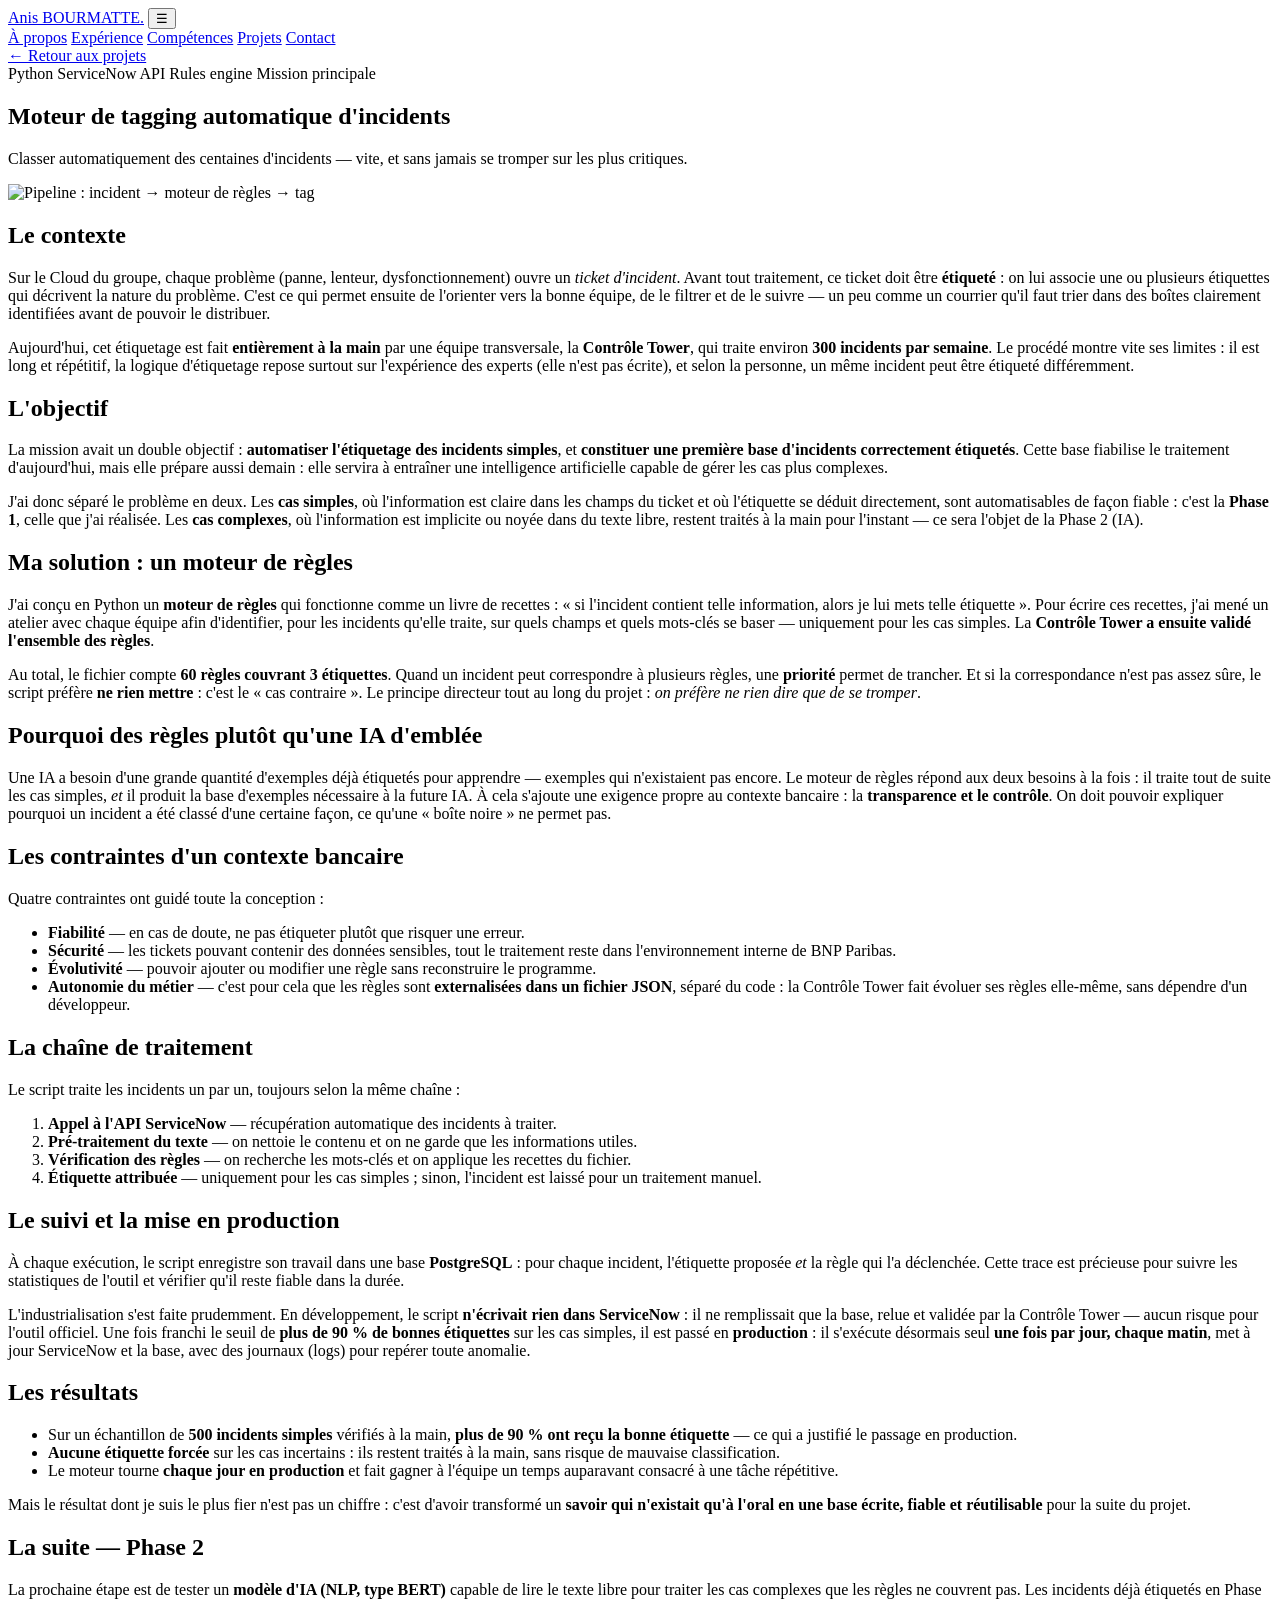
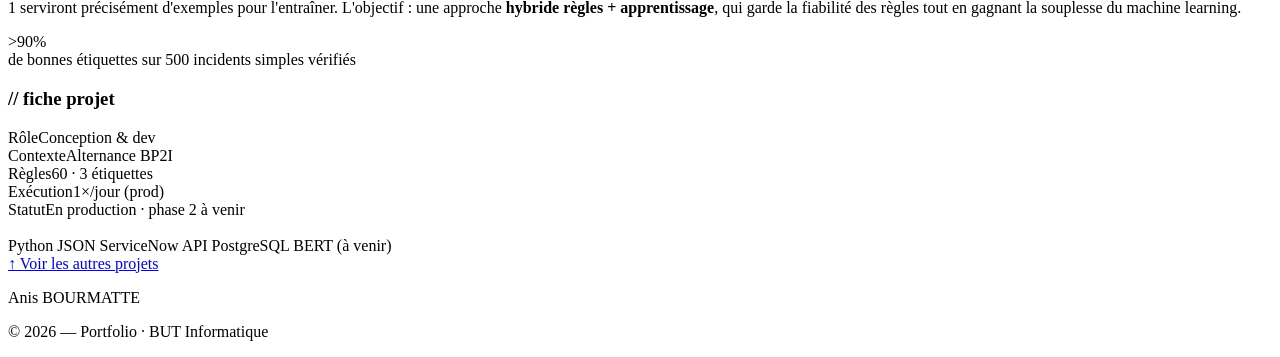
==== projet-tagging.html @ 0ccf3867 "Initial commit: portfolio website" ====
<!DOCTYPE html>
<html lang="fr" class="no-js">
<head>
    <script>document.documentElement.className=document.documentElement.className.replace("no-js","js");</script>
    <meta charset="UTF-8">
    <meta name="viewport" content="width=device-width, initial-scale=1.0">
    <title>Moteur de tagging d'incidents · Anis BOURMATTE</title>
    <link rel="icon" type="image/svg+xml" href="img/favicon.svg">
    <link rel="preconnect" href="https://fonts.googleapis.com">
    <link rel="preconnect" href="https://fonts.gstatic.com" crossorigin>
    <link href="https://fonts.googleapis.com/css2?family=Space+Grotesk:wght@500;600;700&family=Inter:wght@400;500;600&family=JetBrains+Mono:wght@400;500;700&display=swap" rel="stylesheet">
    <link rel="stylesheet" href="style.css">
</head>
<body>

<header class="site-header">
    <a href="index.html" class="brand">Anis BOURMATTE<span class="dot">.</span></a>
    <button class="menu-toggle" id="menuToggle" aria-label="Ouvrir le menu" aria-expanded="false">☰</button>
    <nav class="nav" id="nav">
        <a href="index.html#apropos">À propos</a>
        <a href="index.html#experience">Expérience</a>
        <a href="index.html#competences">Compétences</a>
        <a href="index.html#projets">Projets</a>
        <a href="index.html#contact">Contact</a>
    </nav>
</header>

<main>
    <section class="detail-hero">
        <a href="index.html#projets" class="back-link">← Retour aux projets</a>
        <div class="detail-meta">
            <span class="chip-mini">Python</span>
            <span class="chip-mini">ServiceNow API</span>
            <span class="chip-mini">Rules engine</span>
            <span class="chip-mini">Mission principale</span>
        </div>
        <h1>Moteur de tagging automatique d'incidents</h1>
        <p class="hero-role">Classer automatiquement des centaines d'incidents — vite, et sans jamais se tromper sur les plus critiques.</p>
        <img class="detail-cover" src="img/cover-tagging.svg" alt="Pipeline : incident → moteur de règles → tag">
    </section>

    <section class="detail-body">
        <div class="detail-layout">
            <div class="prose">
                <h2>Le contexte</h2>
                <p>Sur le Cloud du groupe, chaque problème (panne, lenteur, dysfonctionnement) ouvre un <em>ticket d'incident</em>. Avant tout traitement, ce ticket doit être <strong>étiqueté</strong> : on lui associe une ou plusieurs étiquettes qui décrivent la nature du problème. C'est ce qui permet ensuite de l'orienter vers la bonne équipe, de le filtrer et de le suivre — un peu comme un courrier qu'il faut trier dans des boîtes clairement identifiées avant de pouvoir le distribuer.</p>
                <p>Aujourd'hui, cet étiquetage est fait <strong>entièrement à la main</strong> par une équipe transversale, la <strong>Contrôle Tower</strong>, qui traite environ <strong>300 incidents par semaine</strong>. Le procédé montre vite ses limites : il est long et répétitif, la logique d'étiquetage repose surtout sur l'expérience des experts (elle n'est pas écrite), et selon la personne, un même incident peut être étiqueté différemment.</p>

                <h2>L'objectif</h2>
                <p>La mission avait un double objectif : <strong>automatiser l'étiquetage des incidents simples</strong>, et <strong>constituer une première base d'incidents correctement étiquetés</strong>. Cette base fiabilise le traitement d'aujourd'hui, mais elle prépare aussi demain : elle servira à entraîner une intelligence artificielle capable de gérer les cas plus complexes.</p>
                <p>J'ai donc séparé le problème en deux. Les <strong>cas simples</strong>, où l'information est claire dans les champs du ticket et où l'étiquette se déduit directement, sont automatisables de façon fiable : c'est la <strong>Phase 1</strong>, celle que j'ai réalisée. Les <strong>cas complexes</strong>, où l'information est implicite ou noyée dans du texte libre, restent traités à la main pour l'instant — ce sera l'objet de la Phase 2 (IA).</p>

                <h2>Ma solution : un moteur de règles</h2>
                <p>J'ai conçu en Python un <strong>moteur de règles</strong> qui fonctionne comme un livre de recettes : « si l'incident contient telle information, alors je lui mets telle étiquette ». Pour écrire ces recettes, j'ai mené un atelier avec chaque équipe afin d'identifier, pour les incidents qu'elle traite, sur quels champs et quels mots-clés se baser — uniquement pour les cas simples. La <strong>Contrôle Tower a ensuite validé l'ensemble des règles</strong>.</p>
                <p>Au total, le fichier compte <strong>60 règles couvrant 3 étiquettes</strong>. Quand un incident peut correspondre à plusieurs règles, une <strong>priorité</strong> permet de trancher. Et si la correspondance n'est pas assez sûre, le script préfère <strong>ne rien mettre</strong> : c'est le « cas contraire ». Le principe directeur tout au long du projet : <em>on préfère ne rien dire que de se tromper</em>.</p>

                <h2>Pourquoi des règles plutôt qu'une IA d'emblée</h2>
                <p>Une IA a besoin d'une grande quantité d'exemples déjà étiquetés pour apprendre — exemples qui n'existaient pas encore. Le moteur de règles répond aux deux besoins à la fois : il traite tout de suite les cas simples, <em>et</em> il produit la base d'exemples nécessaire à la future IA. À cela s'ajoute une exigence propre au contexte bancaire : la <strong>transparence et le contrôle</strong>. On doit pouvoir expliquer pourquoi un incident a été classé d'une certaine façon, ce qu'une « boîte noire » ne permet pas.</p>

                <h2>Les contraintes d'un contexte bancaire</h2>
                <p>Quatre contraintes ont guidé toute la conception :</p>
                <ul>
                    <li><strong>Fiabilité</strong> — en cas de doute, ne pas étiqueter plutôt que risquer une erreur.</li>
                    <li><strong>Sécurité</strong> — les tickets pouvant contenir des données sensibles, tout le traitement reste dans l'environnement interne de BNP Paribas.</li>
                    <li><strong>Évolutivité</strong> — pouvoir ajouter ou modifier une règle sans reconstruire le programme.</li>
                    <li><strong>Autonomie du métier</strong> — c'est pour cela que les règles sont <strong>externalisées dans un fichier JSON</strong>, séparé du code : la Contrôle Tower fait évoluer ses règles elle-même, sans dépendre d'un développeur.</li>
                </ul>

                <h2>La chaîne de traitement</h2>
                <p>Le script traite les incidents un par un, toujours selon la même chaîne :</p>
                <ol>
                    <li><strong>Appel à l'API ServiceNow</strong> — récupération automatique des incidents à traiter.</li>
                    <li><strong>Pré-traitement du texte</strong> — on nettoie le contenu et on ne garde que les informations utiles.</li>
                    <li><strong>Vérification des règles</strong> — on recherche les mots-clés et on applique les recettes du fichier.</li>
                    <li><strong>Étiquette attribuée</strong> — uniquement pour les cas simples ; sinon, l'incident est laissé pour un traitement manuel.</li>
                </ol>

                <h2>Le suivi et la mise en production</h2>
                <p>À chaque exécution, le script enregistre son travail dans une base <strong>PostgreSQL</strong> : pour chaque incident, l'étiquette proposée <em>et</em> la règle qui l'a déclenchée. Cette trace est précieuse pour suivre les statistiques de l'outil et vérifier qu'il reste fiable dans la durée.</p>
                <p>L'industrialisation s'est faite prudemment. En développement, le script <strong>n'écrivait rien dans ServiceNow</strong> : il ne remplissait que la base, relue et validée par la Contrôle Tower — aucun risque pour l'outil officiel. Une fois franchi le seuil de <strong>plus de 90 % de bonnes étiquettes</strong> sur les cas simples, il est passé en <strong>production</strong> : il s'exécute désormais seul <strong>une fois par jour, chaque matin</strong>, met à jour ServiceNow et la base, avec des journaux (logs) pour repérer toute anomalie.</p>

                <h2>Les résultats</h2>
                <ul>
                    <li>Sur un échantillon de <strong>500 incidents simples</strong> vérifiés à la main, <strong>plus de 90 % ont reçu la bonne étiquette</strong> — ce qui a justifié le passage en production.</li>
                    <li><strong>Aucune étiquette forcée</strong> sur les cas incertains : ils restent traités à la main, sans risque de mauvaise classification.</li>
                    <li>Le moteur tourne <strong>chaque jour en production</strong> et fait gagner à l'équipe un temps auparavant consacré à une tâche répétitive.</li>
                </ul>
                <p>Mais le résultat dont je suis le plus fier n'est pas un chiffre : c'est d'avoir transformé un <strong>savoir qui n'existait qu'à l'oral en une base écrite, fiable et réutilisable</strong> pour la suite du projet.</p>

                <h2>La suite — Phase 2</h2>
                <p>La prochaine étape est de tester un <strong>modèle d'IA (NLP, type BERT)</strong> capable de lire le texte libre pour traiter les cas complexes que les règles ne couvrent pas. Les incidents déjà étiquetés en Phase 1 serviront précisément d'exemples pour l'entraîner. L'objectif : une approche <strong>hybride règles + apprentissage</strong>, qui garde la fiabilité des règles tout en gagnant la souplesse du machine learning.</p>
            </div>

            <aside class="aside-card">
                <div class="callout">
                    <div class="big">&gt;90%</div>
                    <div class="lbl">de bonnes étiquettes sur 500 incidents simples vérifiés</div>
                </div>
                <h3>// fiche projet</h3>
                <div class="aside-stack">
                    <div class="id-row"><span class="k">Rôle</span><span class="v">Conception &amp; dev</span></div>
                    <div class="id-row"><span class="k">Contexte</span><span class="v">Alternance BP2I</span></div>
                    <div class="id-row"><span class="k">Règles</span><span class="v">60 · 3 étiquettes</span></div>
                    <div class="id-row"><span class="k">Exécution</span><span class="v">1×/jour (prod)</span></div>
                    <div class="id-row"><span class="k">Statut</span><span class="v">En production · phase 2 à venir</span></div>
                </div>
                <div style="margin-top:18px;">
                    <span class="chip-mini">Python</span>
                    <span class="chip-mini">JSON</span>
                    <span class="chip-mini">ServiceNow API</span>
                    <span class="chip-mini">PostgreSQL</span>
                    <span class="chip-mini">BERT (à venir)</span>
                </div>
            </aside>
        </div>
    </section>
</main>

<footer class="site-footer">
    <a href="index.html#projets" class="to-top">↑ Voir les autres projets</a>
    <p>Anis BOURMATTE</p>
    <p class="small">© 2026 — Portfolio · BUT Informatique</p>
</footer>

<script src="script.js"></script>
</body>
</html>
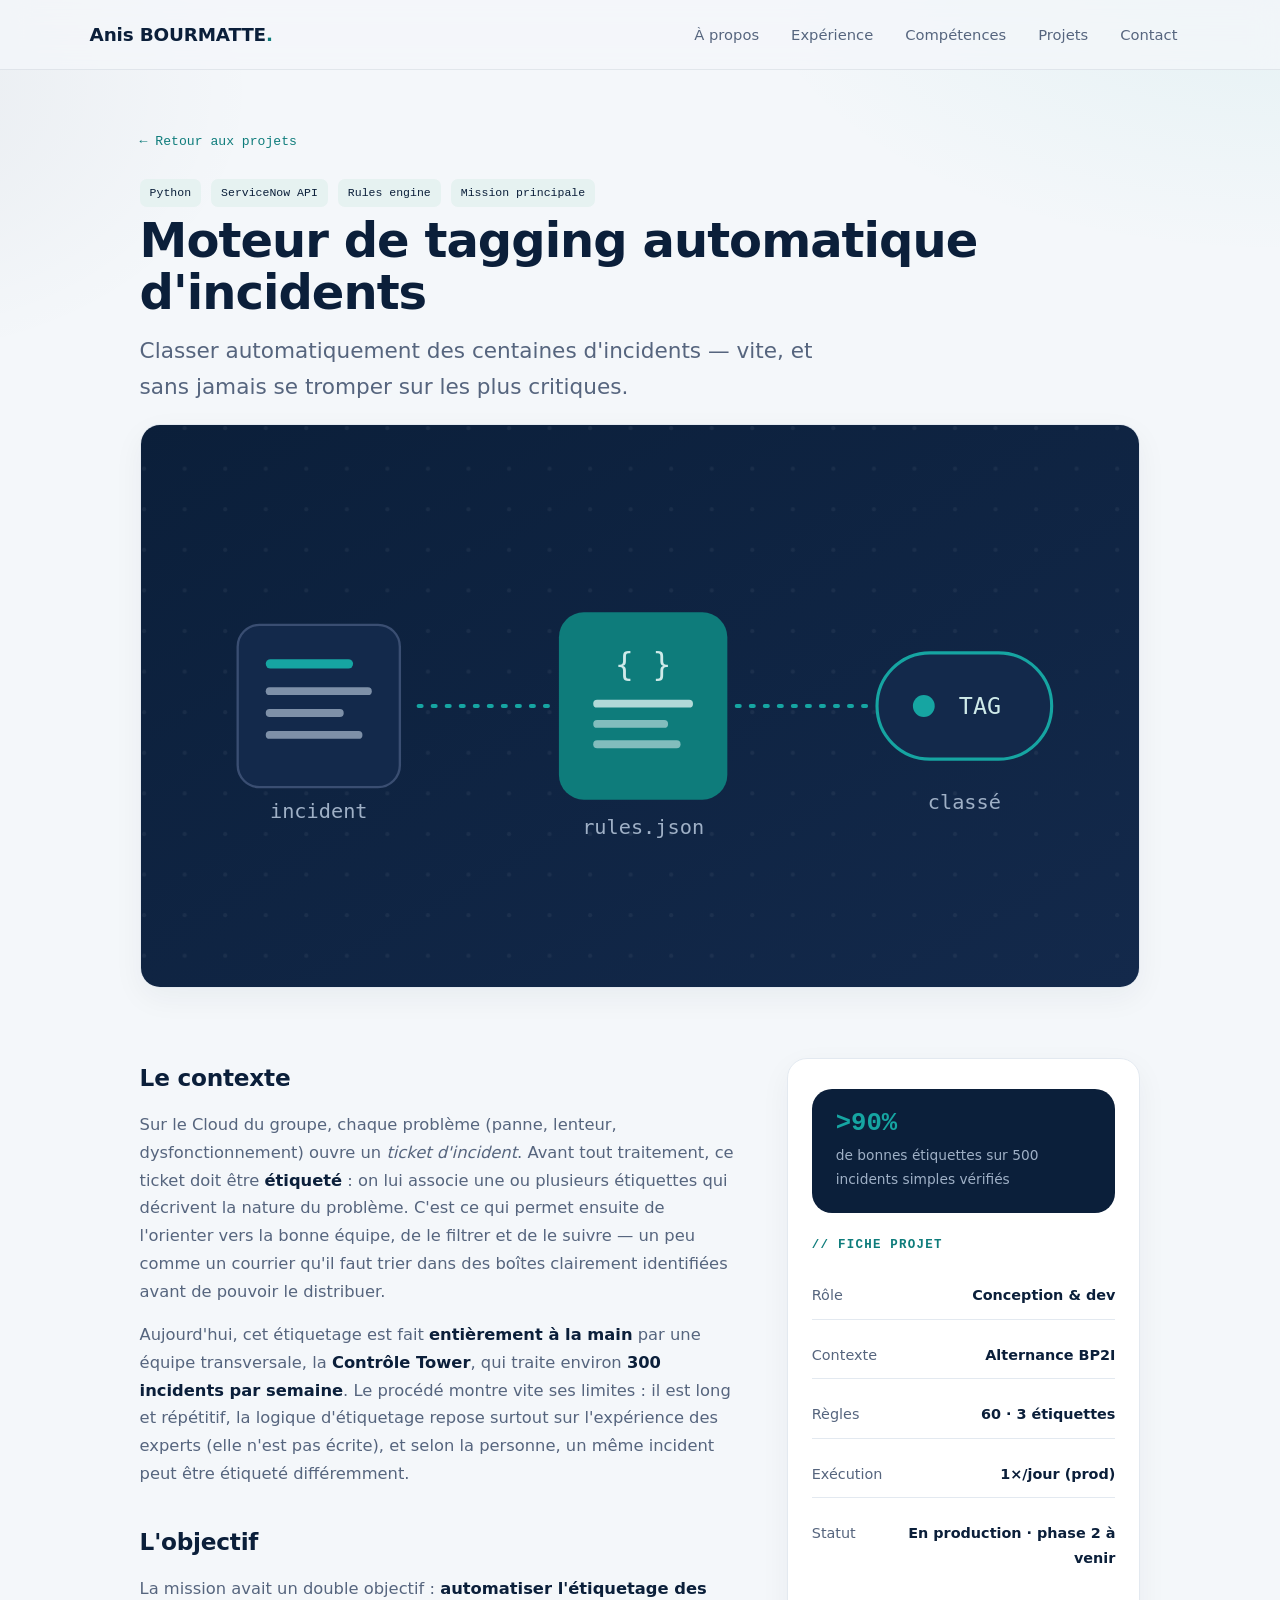
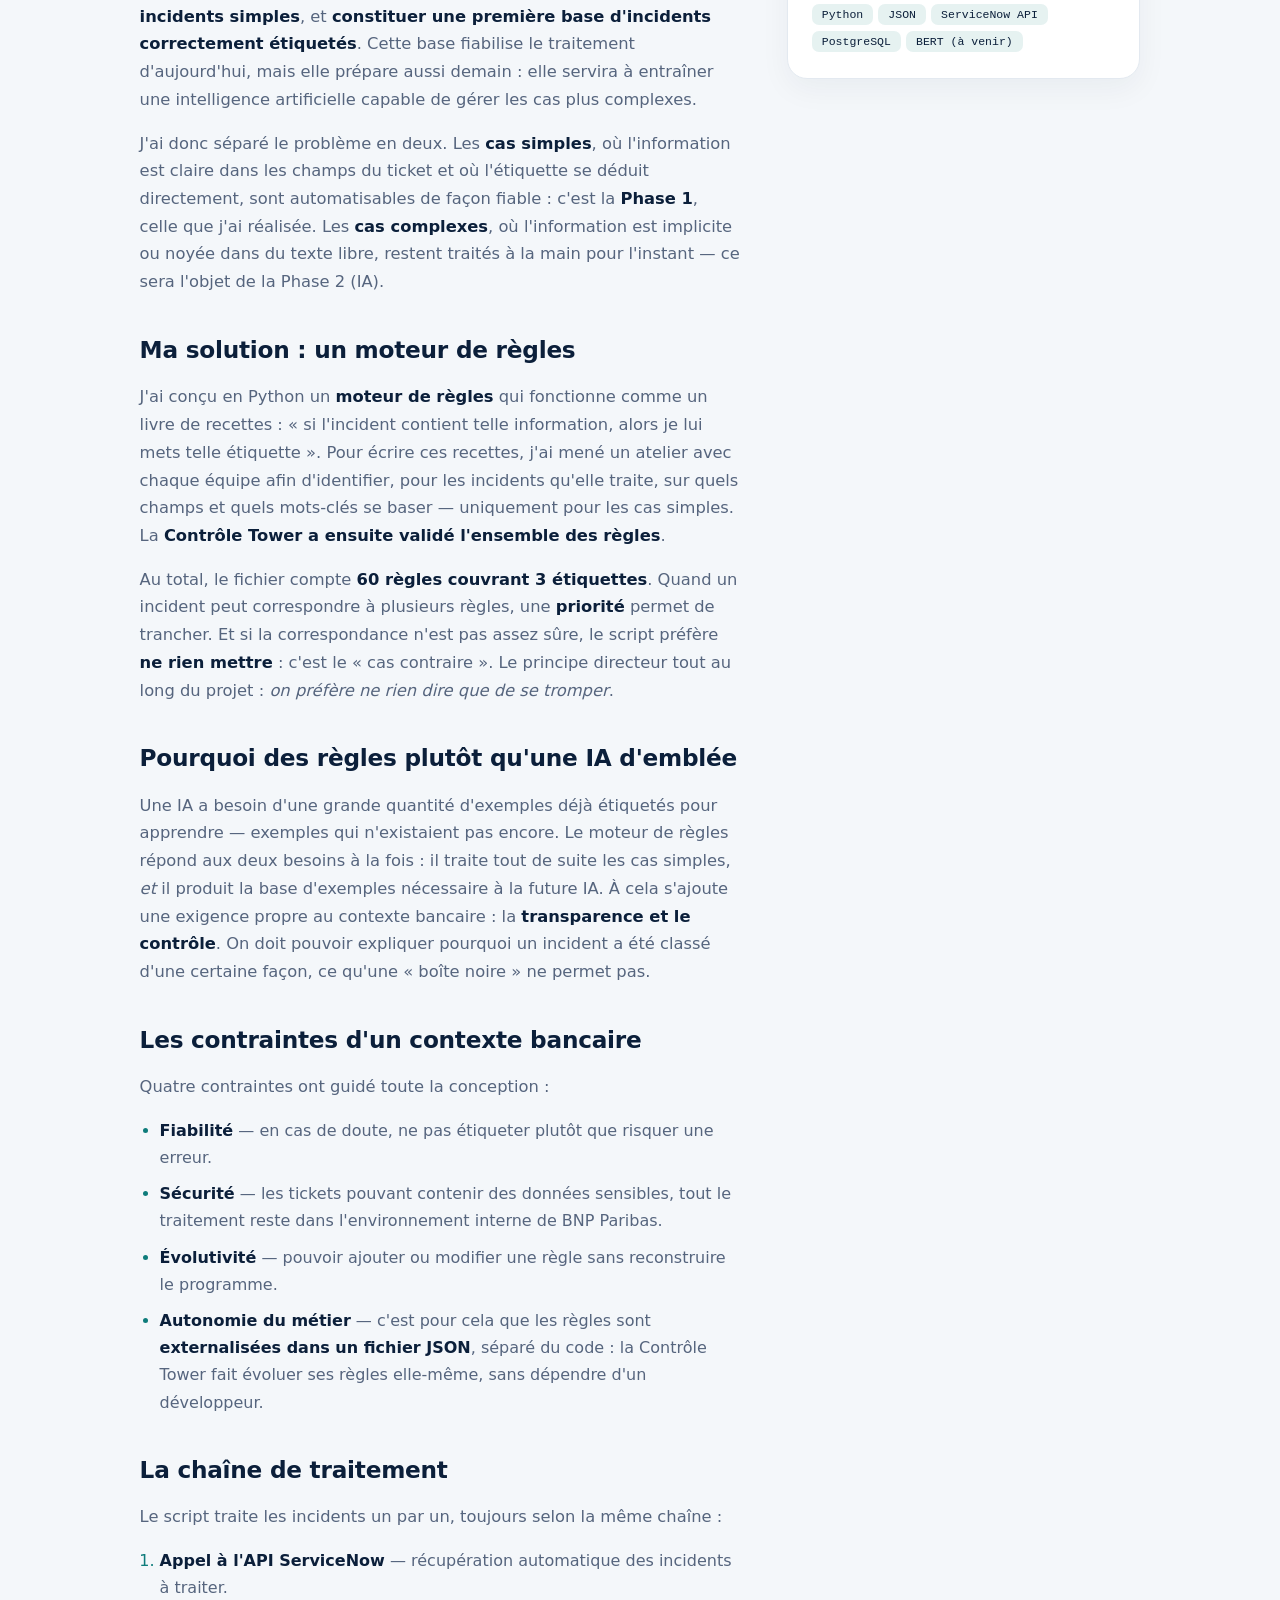
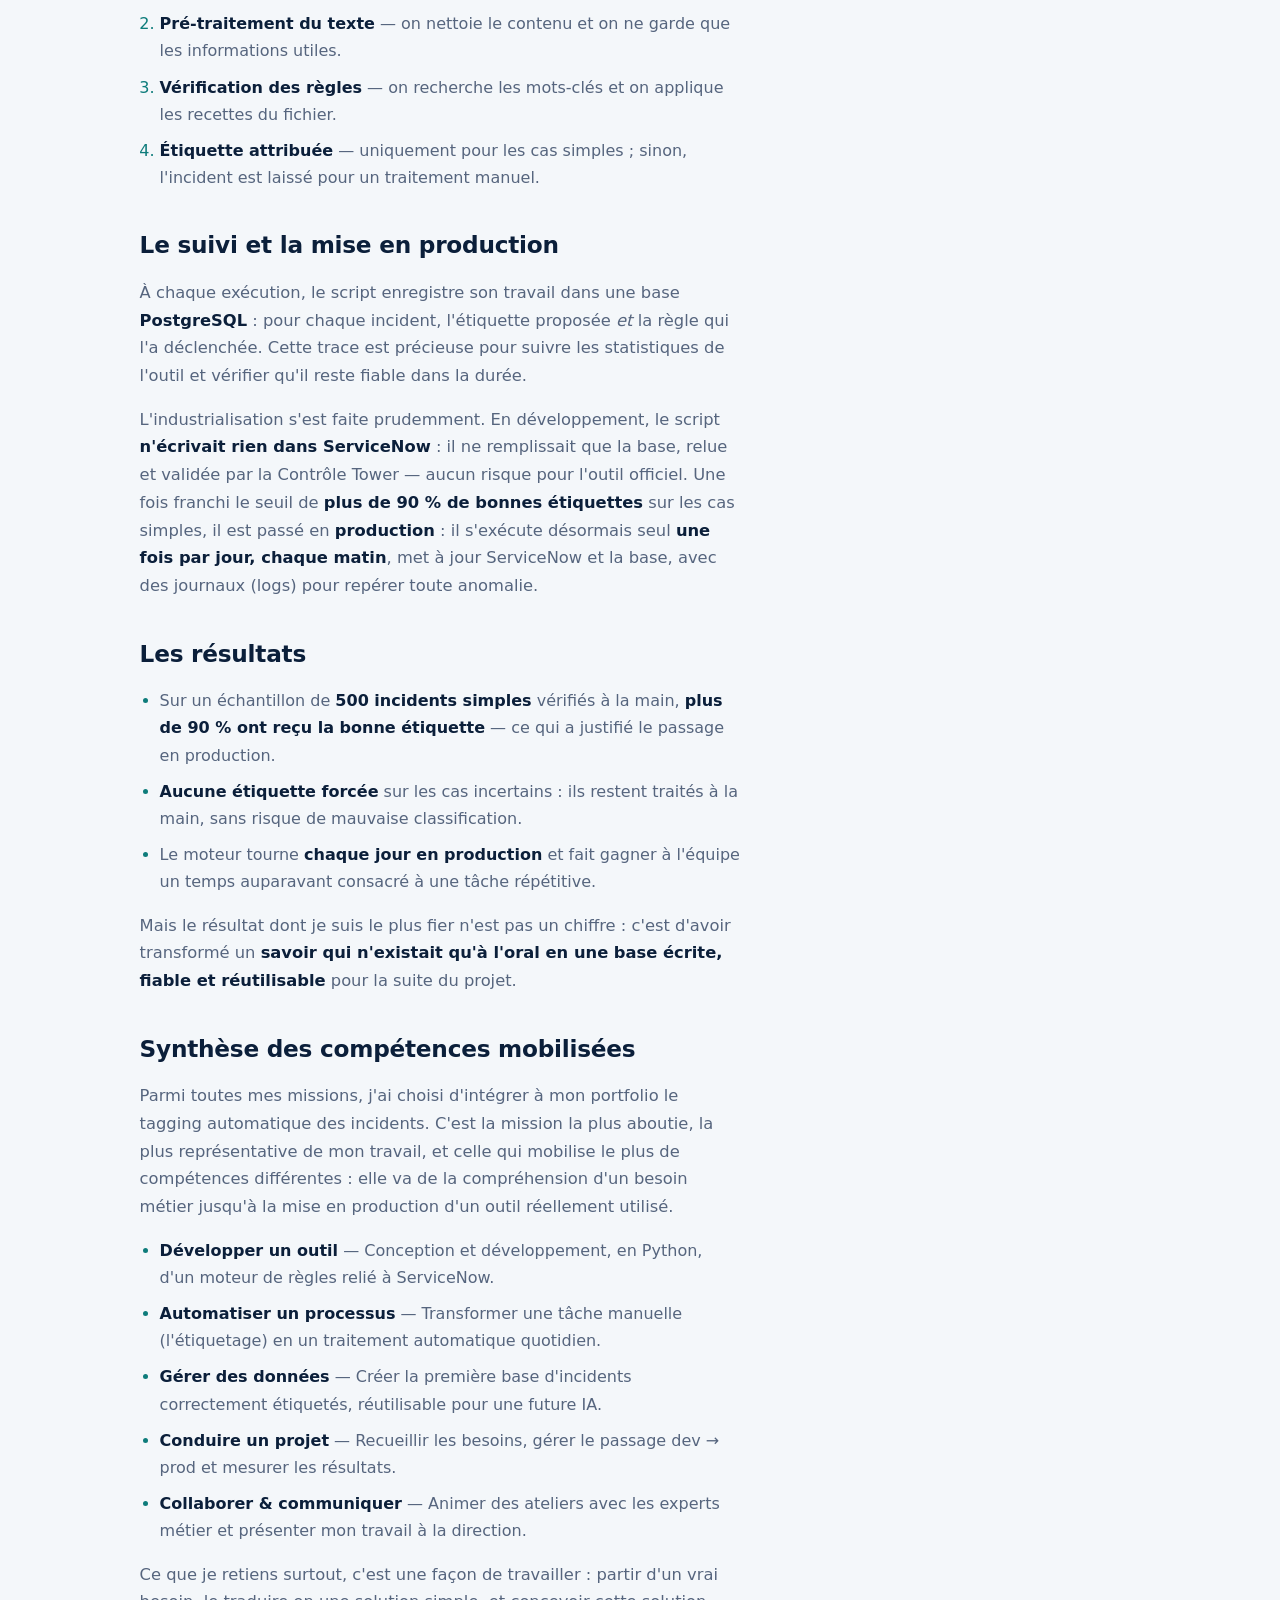
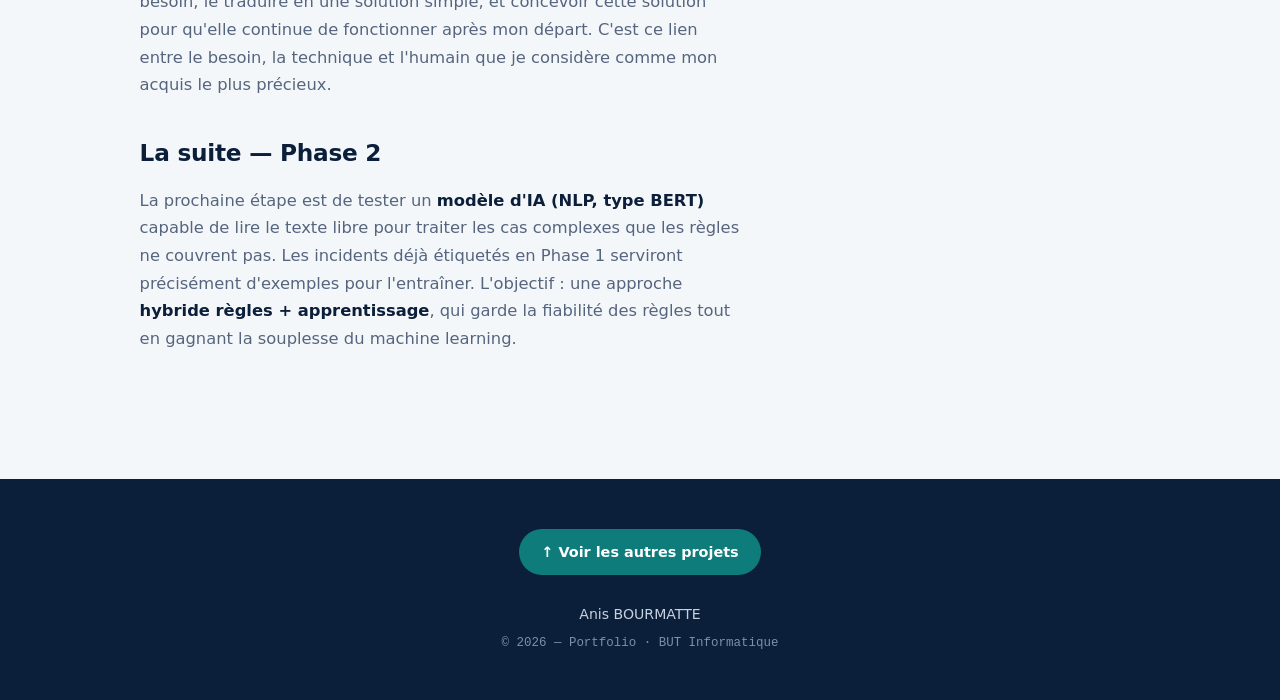
==== commit 04d73d37: "Add synthesis of mobilized skills to tagging project page" ====
--- a/projet-tagging.html
+++ b/projet-tagging.html
@@ -87,6 +87,17 @@
                 </ul>
                 <p>Mais le résultat dont je suis le plus fier n'est pas un chiffre : c'est d'avoir transformé un <strong>savoir qui n'existait qu'à l'oral en une base écrite, fiable et réutilisable</strong> pour la suite du projet.</p>
 
+                <h2>Synthèse des compétences mobilisées</h2>
+                <p>Parmi toutes mes missions, j'ai choisi d'intégrer à mon portfolio le tagging automatique des incidents. C'est la mission la plus aboutie, la plus représentative de mon travail, et celle qui mobilise le plus de compétences différentes : elle va de la compréhension d'un besoin métier jusqu'à la mise en production d'un outil réellement utilisé.</p>
+                <ul>
+                    <li><strong>Développer un outil</strong> — Conception et développement, en Python, d'un moteur de règles relié à ServiceNow.</li>
+                    <li><strong>Automatiser un processus</strong> — Transformer une tâche manuelle (l'étiquetage) en un traitement automatique quotidien.</li>
+                    <li><strong>Gérer des données</strong> — Créer la première base d'incidents correctement étiquetés, réutilisable pour une future IA.</li>
+                    <li><strong>Conduire un projet</strong> — Recueillir les besoins, gérer le passage dev &rarr; prod et mesurer les résultats.</li>
+                    <li><strong>Collaborer &amp; communiquer</strong> — Animer des ateliers avec les experts métier et présenter mon travail à la direction.</li>
+                </ul>
+                <p>Ce que je retiens surtout, c'est une façon de travailler : partir d'un vrai besoin, le traduire en une solution simple, et concevoir cette solution pour qu'elle continue de fonctionner après mon départ. C'est ce lien entre le besoin, la technique et l'humain que je considère comme mon acquis le plus précieux.</p>
+
                 <h2>La suite — Phase 2</h2>
                 <p>La prochaine étape est de tester un <strong>modèle d'IA (NLP, type BERT)</strong> capable de lire le texte libre pour traiter les cas complexes que les règles ne couvrent pas. Les incidents déjà étiquetés en Phase 1 serviront précisément d'exemples pour l'entraîner. L'objectif : une approche <strong>hybride règles + apprentissage</strong>, qui garde la fiabilité des règles tout en gagnant la souplesse du machine learning.</p>
             </div>
--- a/style.css
+++ b/style.css
@@ -0,0 +1,733 @@
+/* =========================================================
+   PORTFOLIO — Anis BOURMATTE
+   Identité : bleu nuit (BNP) + vert pétrole / teal
+   Typo : Space Grotesk (display) · Inter (texte) · JetBrains Mono (data)
+   ========================================================= */
+
+:root {
+    /* Couleurs */
+    --ink:          #0B1F3A;   /* bleu nuit profond — texte / surfaces sombres */
+    --ink-soft:     #13294B;   /* panneaux navy */
+    --petrol:       #0E7C7B;   /* accent principal — vert pétrole */
+    --petrol-bright:#16A5A2;   /* teal vif — survols, highlights */
+    --mint:         #E6F2F1;   /* fond de carte teinté */
+    --slate:        #56657E;   /* texte secondaire */
+    --line:         #E3E9F0;   /* filets fins */
+    --bg:           #F4F7FA;   /* fond de page */
+    --paper:        #FFFFFF;   /* cartes */
+
+    /* Rayons & ombres */
+    --radius:       20px;
+    --radius-sm:    14px;
+    --shadow-soft:  0 10px 30px rgba(11, 31, 58, 0.05);
+    --shadow-hover: 0 22px 45px rgba(14, 124, 123, 0.18);
+
+    /* Typo */
+    --display: "Space Grotesk", system-ui, sans-serif;
+    --body:    "Inter", system-ui, -apple-system, sans-serif;
+    --mono:    "JetBrains Mono", ui-monospace, "SFMono-Regular", monospace;
+}
+
+* { box-sizing: border-box; }
+
+html, body {
+    margin: 0;
+    padding: 0;
+    scroll-behavior: smooth;
+}
+
+body {
+    font-family: var(--body);
+    line-height: 1.7;
+    color: var(--ink);
+    background:
+        radial-gradient(900px 500px at 100% -5%, rgba(22,165,162,0.08), transparent 60%),
+        radial-gradient(700px 500px at -10% 10%, rgba(11,31,58,0.05), transparent 55%),
+        var(--bg);
+    background-attachment: fixed;
+    -webkit-font-smoothing: antialiased;
+}
+
+a { color: inherit; }
+img { display: block; max-width: 100%; }
+
+main {
+    max-width: 1180px;
+    margin: 0 auto;
+    padding: 0 7%;
+}
+
+/* Espacement vertical des sections (sélecteur de classe, pas de type) */
+.section { padding: 78px 0; }
+.section + .section { border-top: 1px solid var(--line); }
+
+/* =========================================================
+   EYEBROW + TITRES
+   ========================================================= */
+.eyebrow {
+    font-family: var(--mono);
+    font-size: 0.78rem;
+    letter-spacing: 0.12em;
+    text-transform: uppercase;
+    color: var(--petrol);
+    margin: 0 0 14px;
+    display: flex;
+    align-items: center;
+    gap: 10px;
+}
+.eyebrow::before {
+    content: "";
+    width: 26px;
+    height: 2px;
+    background: var(--petrol);
+    display: inline-block;
+}
+
+.section-title {
+    font-family: var(--display);
+    font-weight: 700;
+    font-size: clamp(1.7rem, 3.4vw, 2.4rem);
+    line-height: 1.1;
+    letter-spacing: -0.02em;
+    color: var(--ink);
+    margin: 0 0 34px;
+}
+
+/* =========================================================
+   HEADER / NAVIGATION
+   ========================================================= */
+.site-header {
+    position: sticky;
+    top: 0;
+    z-index: 1000;
+    display: flex;
+    align-items: center;
+    justify-content: space-between;
+    padding: 14px 7%;
+    background: rgba(244, 247, 250, 0.78);
+    backdrop-filter: blur(14px);
+    -webkit-backdrop-filter: blur(14px);
+    border-bottom: 1px solid rgba(11, 31, 58, 0.08);
+}
+
+.brand {
+    font-family: var(--display);
+    font-weight: 700;
+    font-size: 1.15rem;
+    letter-spacing: -0.01em;
+    text-decoration: none;
+    color: var(--ink);
+}
+.brand .dot { color: var(--petrol); }
+
+.nav {
+    display: flex;
+    align-items: center;
+    gap: 6px;
+}
+.nav a {
+    text-decoration: none;
+    color: var(--slate);
+    font-size: 0.92rem;
+    font-weight: 500;
+    padding: 8px 13px;
+    border-radius: 10px;
+    transition: color .2s ease, background .2s ease;
+}
+.nav a:hover { color: var(--ink); background: rgba(14,124,123,0.09); }
+
+.menu-toggle {
+    display: none;
+    background: none;
+    border: 1px solid var(--line);
+    border-radius: 10px;
+    width: 42px;
+    height: 40px;
+    font-size: 1.3rem;
+    color: var(--ink);
+    cursor: pointer;
+    line-height: 1;
+}
+
+/* =========================================================
+   HERO
+   ========================================================= */
+.hero {
+    padding: 84px 0 70px;
+}
+.hero-badge {
+    display: inline-flex;
+    align-items: center;
+    gap: 9px;
+    font-family: var(--mono);
+    font-size: 0.78rem;
+    color: var(--petrol);
+    background: var(--mint);
+    border: 1px solid rgba(14,124,123,0.25);
+    padding: 7px 14px;
+    border-radius: 999px;
+    margin-bottom: 26px;
+}
+.hero-badge .pulse {
+    width: 8px; height: 8px; border-radius: 50%;
+    background: var(--petrol-bright);
+    box-shadow: 0 0 0 0 rgba(22,165,162,0.6);
+    animation: pulse 2.2s infinite;
+}
+@keyframes pulse {
+    0%   { box-shadow: 0 0 0 0 rgba(22,165,162,0.55); }
+    70%  { box-shadow: 0 0 0 9px rgba(22,165,162,0); }
+    100% { box-shadow: 0 0 0 0 rgba(22,165,162,0); }
+}
+
+.hero h1 {
+    font-family: var(--display);
+    font-weight: 700;
+    font-size: clamp(2.6rem, 7vw, 4.6rem);
+    line-height: 1.02;
+    letter-spacing: -0.03em;
+    margin: 0 0 18px;
+    color: var(--ink);
+}
+.hero h1 .accent {
+    color: var(--petrol);
+}
+.hero-role {
+    font-size: clamp(1.05rem, 2.2vw, 1.35rem);
+    color: var(--slate);
+    max-width: 720px;
+    margin: 0 0 14px;
+    font-weight: 500;
+}
+.hero-cta-text {
+    max-width: 720px;
+    font-size: 1.02rem;
+    color: var(--ink);
+    margin: 0 0 34px;
+}
+.hero-cta-text strong { color: var(--ink); }
+
+.hero-actions {
+    display: flex;
+    flex-wrap: wrap;
+    gap: 14px;
+    margin-bottom: 46px;
+}
+.btn {
+    display: inline-flex;
+    align-items: center;
+    gap: 9px;
+    font-weight: 600;
+    font-size: 0.96rem;
+    padding: 13px 24px;
+    border-radius: 12px;
+    text-decoration: none;
+    cursor: pointer;
+    border: 1px solid transparent;
+    transition: transform .2s ease, box-shadow .2s ease, background .2s ease, border-color .2s ease;
+}
+.btn-primary {
+    background: var(--petrol);
+    color: #fff;
+    box-shadow: 0 8px 22px rgba(14,124,123,0.28);
+}
+.btn-primary:hover { background: var(--petrol-bright); transform: translateY(-2px); box-shadow: var(--shadow-hover); }
+.btn-ghost {
+    background: var(--paper);
+    color: var(--ink);
+    border-color: var(--line);
+}
+.btn-ghost:hover { border-color: var(--petrol); transform: translateY(-2px); }
+
+/* Bandeau d'impact (signature mono) */
+.impact {
+    display: grid;
+    grid-template-columns: repeat(auto-fit, minmax(150px, 1fr));
+    gap: 1px;
+    background: var(--line);
+    border: 1px solid var(--line);
+    border-radius: var(--radius);
+    overflow: hidden;
+}
+.impact-item {
+    background: var(--paper);
+    padding: 22px 20px;
+}
+.impact-value {
+    font-family: var(--mono);
+    font-size: 1.7rem;
+    font-weight: 700;
+    color: var(--petrol);
+    line-height: 1;
+}
+.impact-label {
+    font-size: 0.82rem;
+    color: var(--slate);
+    margin-top: 8px;
+}
+
+/* =========================================================
+   À PROPOS
+   ========================================================= */
+.about-grid {
+    display: grid;
+    grid-template-columns: 1.5fr 1fr;
+    gap: 48px;
+    align-items: start;
+}
+.about-text p { color: var(--slate); margin: 0 0 18px; font-size: 1.04rem; }
+.about-text p:last-child { margin-bottom: 0; }
+.about-text strong { color: var(--ink); }
+
+.id-card {
+    background: var(--paper);
+    border: 1px solid var(--line);
+    border-radius: var(--radius);
+    padding: 26px;
+    box-shadow: var(--shadow-soft);
+}
+.id-card h3 {
+    font-family: var(--mono);
+    font-size: 0.78rem;
+    letter-spacing: 0.1em;
+    text-transform: uppercase;
+    color: var(--petrol);
+    margin: 0 0 18px;
+}
+.id-row {
+    display: flex;
+    justify-content: space-between;
+    gap: 16px;
+    padding: 11px 0;
+    border-bottom: 1px solid var(--line);
+    font-size: 0.92rem;
+}
+.id-row:last-child { border-bottom: none; }
+.id-row .k { color: var(--slate); }
+.id-row .v { color: var(--ink); font-weight: 600; text-align: right; }
+
+/* =========================================================
+   CARTES (expériences / projets / formations / intérêts)
+   ========================================================= */
+.card-grid {
+    display: grid;
+    grid-template-columns: repeat(auto-fit, minmax(290px, 1fr));
+    gap: 26px;
+}
+
+.card {
+    position: relative;
+    background: var(--paper);
+    border: 1px solid var(--line);
+    border-radius: var(--radius);
+    overflow: hidden;
+    box-shadow: var(--shadow-soft);
+    transition: transform .3s ease, box-shadow .3s ease, border-color .3s ease;
+    display: flex;
+    flex-direction: column;
+    text-decoration: none;
+    color: inherit;
+}
+.card:hover {
+    transform: translateY(-7px);
+    box-shadow: var(--shadow-hover);
+    border-color: rgba(14,124,123,0.4);
+}
+.card-cover {
+    aspect-ratio: 16 / 9;
+    width: 100%;
+    object-fit: cover;
+    border-bottom: 1px solid var(--line);
+    background: var(--mint);
+}
+.card-body { padding: 20px 22px 22px; flex: 1; display: flex; flex-direction: column; }
+.card-tag {
+    font-family: var(--mono);
+    font-size: 0.72rem;
+    letter-spacing: 0.06em;
+    text-transform: uppercase;
+    color: var(--petrol);
+    margin-bottom: 9px;
+}
+.card h3 {
+    font-family: var(--display);
+    font-size: 1.18rem;
+    font-weight: 600;
+    margin: 0 0 8px;
+    color: var(--ink);
+    line-height: 1.2;
+}
+.card .meta { font-size: 0.86rem; color: var(--slate); margin: 0 0 10px; font-weight: 500; }
+.card p.desc { font-size: 0.92rem; color: var(--slate); margin: 0; }
+.card .go {
+    margin-top: 16px;
+    font-size: 0.86rem;
+    font-weight: 600;
+    color: var(--petrol);
+    display: inline-flex;
+    align-items: center;
+    gap: 6px;
+    transition: gap .2s ease;
+}
+.card:hover .go { gap: 12px; }
+
+/* Petites puces sous une carte */
+.chips { display: flex; flex-wrap: wrap; gap: 6px; margin-top: 14px; }
+.chip-mini {
+    font-family: var(--mono);
+    font-size: 0.72rem;
+    color: var(--ink);
+    background: var(--mint);
+    padding: 4px 10px;
+    border-radius: 7px;
+}
+
+/* =========================================================
+   BLOC EXPÉRIENCE (feature)
+   ========================================================= */
+.feature {
+    display: grid;
+    grid-template-columns: 0.95fr 1.05fr;
+    gap: 0;
+    background: var(--paper);
+    border: 1px solid var(--line);
+    border-radius: var(--radius);
+    overflow: hidden;
+    box-shadow: var(--shadow-soft);
+}
+.feature-cover {
+    width: 100%;
+    height: 100%;
+    min-height: 280px;
+    object-fit: cover;
+    border-right: 1px solid var(--line);
+}
+.feature-body { padding: 34px 36px; }
+.feature-body .card-tag { font-family: var(--mono); font-size: 0.74rem; letter-spacing: 0.06em; text-transform: uppercase; color: var(--petrol); margin-bottom: 10px; }
+.feature-body h3 { font-family: var(--display); font-size: 1.5rem; margin: 0 0 4px; color: var(--ink); letter-spacing: -0.01em; }
+.feature-body .meta { font-size: 0.92rem; color: var(--slate); margin: 0 0 18px; font-weight: 500; }
+.feature-body ul { list-style: none; padding: 0; margin: 0 0 22px; }
+.feature-body li {
+    position: relative;
+    padding-left: 26px;
+    margin-bottom: 11px;
+    color: var(--slate);
+    font-size: 0.96rem;
+}
+.feature-body li::before {
+    content: "";
+    position: absolute;
+    left: 0; top: 9px;
+    width: 8px; height: 8px;
+    border-radius: 2px;
+    background: var(--petrol);
+}
+
+@media (max-width: 760px) {
+    .feature { grid-template-columns: 1fr; }
+    .feature-cover { min-height: 200px; border-right: none; border-bottom: 1px solid var(--line); }
+    .feature-body { padding: 26px 24px; }
+}
+
+/* =========================================================
+   COMPÉTENCES (accordéon)
+   ========================================================= */
+.skill-group {
+    background: var(--paper);
+    border: 1px solid var(--line);
+    border-radius: var(--radius-sm);
+    margin-bottom: 14px;
+    overflow: hidden;
+    box-shadow: var(--shadow-soft);
+}
+.skill-group summary {
+    list-style: none;
+    cursor: pointer;
+    padding: 18px 22px;
+    font-family: var(--display);
+    font-weight: 600;
+    font-size: 1.05rem;
+    color: var(--ink);
+    display: flex;
+    align-items: center;
+    justify-content: space-between;
+}
+.skill-group summary::-webkit-details-marker { display: none; }
+.skill-group summary .sum-left { display: flex; align-items: center; gap: 12px; }
+.skill-group summary .sum-num {
+    font-family: var(--mono);
+    font-size: 0.82rem;
+    color: var(--petrol);
+}
+.skill-group summary .chev {
+    transition: transform .25s ease;
+    color: var(--slate);
+    font-size: 1.1rem;
+}
+.skill-group[open] summary .chev { transform: rotate(180deg); }
+.skill-list {
+    display: flex;
+    flex-wrap: wrap;
+    gap: 10px;
+    padding: 4px 22px 22px;
+}
+.chip {
+    font-size: 0.88rem;
+    font-weight: 500;
+    color: var(--ink);
+    background: var(--bg);
+    border: 1px solid var(--line);
+    padding: 8px 14px;
+    border-radius: 10px;
+    transition: border-color .2s ease, color .2s ease, background .2s ease;
+}
+.chip:hover { border-color: var(--petrol); color: var(--petrol); background: var(--mint); }
+.chip.lead { background: var(--ink); color: #fff; border-color: var(--ink); }
+.chip.lead:hover { background: var(--ink-soft); color: #fff; }
+
+/* =========================================================
+   INTÉRÊTS
+   ========================================================= */
+.interest-grid {
+    display: grid;
+    grid-template-columns: repeat(auto-fit, minmax(200px, 1fr));
+    gap: 18px;
+}
+.interest {
+    background: var(--paper);
+    border: 1px solid var(--line);
+    border-radius: var(--radius-sm);
+    padding: 26px 22px;
+    box-shadow: var(--shadow-soft);
+    transition: transform .25s ease, border-color .25s ease;
+}
+.interest:hover { transform: translateY(-5px); border-color: rgba(14,124,123,0.4); }
+.interest .ic {
+    width: 42px; height: 42px;
+    display: flex; align-items: center; justify-content: center;
+    background: var(--mint);
+    border-radius: 11px;
+    margin-bottom: 14px;
+    color: var(--petrol);
+}
+.interest h3 { font-family: var(--display); font-size: 1.1rem; margin: 0 0 4px; color: var(--ink); }
+.interest p { font-size: 0.88rem; color: var(--slate); margin: 0; }
+
+/* =========================================================
+   CONTACT
+   ========================================================= */
+.contact-grid {
+    display: grid;
+    grid-template-columns: repeat(auto-fit, minmax(230px, 1fr));
+    gap: 18px;
+}
+.contact-card {
+    display: flex;
+    align-items: center;
+    gap: 16px;
+    background: var(--paper);
+    border: 1px solid var(--line);
+    border-radius: var(--radius-sm);
+    padding: 20px 22px;
+    text-decoration: none;
+    color: inherit;
+    box-shadow: var(--shadow-soft);
+    transition: transform .25s ease, border-color .25s ease, box-shadow .25s ease;
+}
+.contact-card:hover { transform: translateY(-5px); border-color: rgba(14,124,123,0.4); box-shadow: var(--shadow-hover); }
+.contact-card .ic {
+    flex: none;
+    width: 46px; height: 46px;
+    display: flex; align-items: center; justify-content: center;
+    background: var(--mint);
+    color: var(--petrol);
+    border-radius: 12px;
+}
+.contact-card .ct-label { font-size: 0.78rem; color: var(--slate); }
+.contact-card .ct-value { font-weight: 600; color: var(--ink); font-size: 0.96rem; word-break: break-word; }
+
+/* =========================================================
+   FOOTER
+   ========================================================= */
+.site-footer {
+    text-align: center;
+    padding: 50px 7% 40px;
+    background: var(--ink);
+    color: #C7D2E0;
+    margin-top: 70px;
+}
+.to-top {
+    display: inline-flex;
+    align-items: center;
+    gap: 8px;
+    background: var(--petrol);
+    color: #fff;
+    text-decoration: none;
+    font-weight: 600;
+    font-size: 0.9rem;
+    padding: 11px 22px;
+    border-radius: 999px;
+    margin-bottom: 22px;
+    transition: background .2s ease, transform .2s ease;
+}
+.to-top:hover { background: var(--petrol-bright); transform: translateY(-2px); }
+.site-footer p { margin: 6px 0; font-size: 0.88rem; }
+.site-footer .small { color: #7E90A8; font-family: var(--mono); font-size: 0.78rem; }
+
+/* =========================================================
+   PAGES DÉTAIL (projets / expérience)
+   ========================================================= */
+.detail-hero { padding: 56px 0 30px; }
+.back-link {
+    display: inline-flex;
+    align-items: center;
+    gap: 7px;
+    font-family: var(--mono);
+    font-size: 0.82rem;
+    color: var(--petrol);
+    text-decoration: none;
+    margin-bottom: 26px;
+}
+.back-link:hover { text-decoration: underline; }
+.detail-hero h1 {
+    font-family: var(--display);
+    font-weight: 700;
+    font-size: clamp(2rem, 4.5vw, 3rem);
+    letter-spacing: -0.02em;
+    margin: 0 0 14px;
+    line-height: 1.08;
+}
+.detail-meta {
+    display: flex;
+    flex-wrap: wrap;
+    gap: 10px;
+    margin-bottom: 8px;
+}
+.detail-cover {
+    width: 100%;
+    border-radius: var(--radius);
+    border: 1px solid var(--line);
+    margin: 18px 0 40px;
+    box-shadow: var(--shadow-soft);
+}
+
+.detail-body { padding-bottom: 40px; }
+.detail-layout {
+    display: grid;
+    grid-template-columns: 1.7fr 1fr;
+    gap: 46px;
+    align-items: start;
+}
+.prose h2 {
+    font-family: var(--display);
+    font-size: 1.45rem;
+    color: var(--ink);
+    margin: 34px 0 14px;
+    letter-spacing: -0.01em;
+}
+.prose h2:first-child { margin-top: 0; }
+.prose p { color: var(--slate); margin: 0 0 16px; font-size: 1.02rem; }
+.prose strong { color: var(--ink); }
+.prose ul, .prose ol { color: var(--slate); padding-left: 20px; margin: 0 0 16px; }
+.prose li { margin-bottom: 9px; }
+.prose li::marker { color: var(--petrol); }
+
+.aside-card {
+    position: sticky;
+    top: 90px;
+    background: var(--paper);
+    border: 1px solid var(--line);
+    border-radius: var(--radius);
+    padding: 24px;
+    box-shadow: var(--shadow-soft);
+}
+.aside-card h3 {
+    font-family: var(--mono);
+    font-size: 0.78rem;
+    letter-spacing: 0.1em;
+    text-transform: uppercase;
+    color: var(--petrol);
+    margin: 0 0 16px;
+}
+.aside-card .id-row { font-size: 0.9rem; }
+.aside-stack { display: flex; flex-direction: column; gap: 12px; }
+
+.callout {
+    background: var(--ink);
+    color: #DDE6F0;
+    border-radius: var(--radius);
+    padding: 22px 24px;
+    margin: 6px 0 22px;
+}
+.callout .big {
+    font-family: var(--mono);
+    font-size: 1.6rem;
+    font-weight: 700;
+    color: var(--petrol-bright);
+    line-height: 1;
+}
+.callout .lbl { font-size: 0.86rem; color: #9FB0C6; margin-top: 8px; }
+
+/* =========================================================
+   ANIMATIONS AU SCROLL
+   ========================================================= */
+/* Le contenu reste visible si JS est désactivé : on ne masque
+   qu'en présence de la classe .js (ajoutée par le script en <head>). */
+.js .reveal {
+    opacity: 0;
+    transform: translateY(28px);
+    transition: opacity .7s cubic-bezier(.165,.84,.44,1),
+                transform .7s cubic-bezier(.165,.84,.44,1);
+}
+.js .reveal.is-visible { opacity: 1; transform: translateY(0); }
+
+/* =========================================================
+   RESPONSIVE
+   ========================================================= */
+@media (max-width: 860px) {
+    .about-grid { grid-template-columns: 1fr; gap: 30px; }
+    .detail-layout { grid-template-columns: 1fr; gap: 28px; }
+    .aside-card { position: static; }
+}
+
+@media (max-width: 720px) {
+    .menu-toggle { display: block; }
+    .nav {
+        display: none;
+        position: absolute;
+        top: 68px;
+        left: 5%;
+        right: 5%;
+        flex-direction: column;
+        align-items: stretch;
+        gap: 2px;
+        background: rgba(255,255,255,0.97);
+        backdrop-filter: blur(14px);
+        border: 1px solid var(--line);
+        border-radius: var(--radius);
+        padding: 12px;
+        box-shadow: 0 18px 40px rgba(11,31,58,0.12);
+    }
+    .nav.show { display: flex; animation: slideDown .28s ease; }
+    .nav a { padding: 13px 14px; font-size: 1rem; }
+    .hero { padding: 56px 0 50px; }
+    .impact-value { font-size: 1.45rem; }
+}
+
+@keyframes slideDown {
+    from { opacity: 0; transform: translateY(-14px); }
+    to   { opacity: 1; transform: translateY(0); }
+}
+
+/* Accessibilité : mouvement réduit */
+@media (prefers-reduced-motion: reduce) {
+    * { animation: none !important; transition: none !important; scroll-behavior: auto; }
+    .js .reveal { opacity: 1; transform: none; }
+}
+
+/* Focus visible clavier */
+a:focus-visible, button:focus-visible, summary:focus-visible {
+    outline: 2px solid var(--petrol);
+    outline-offset: 3px;
+    border-radius: 6px;
+}
